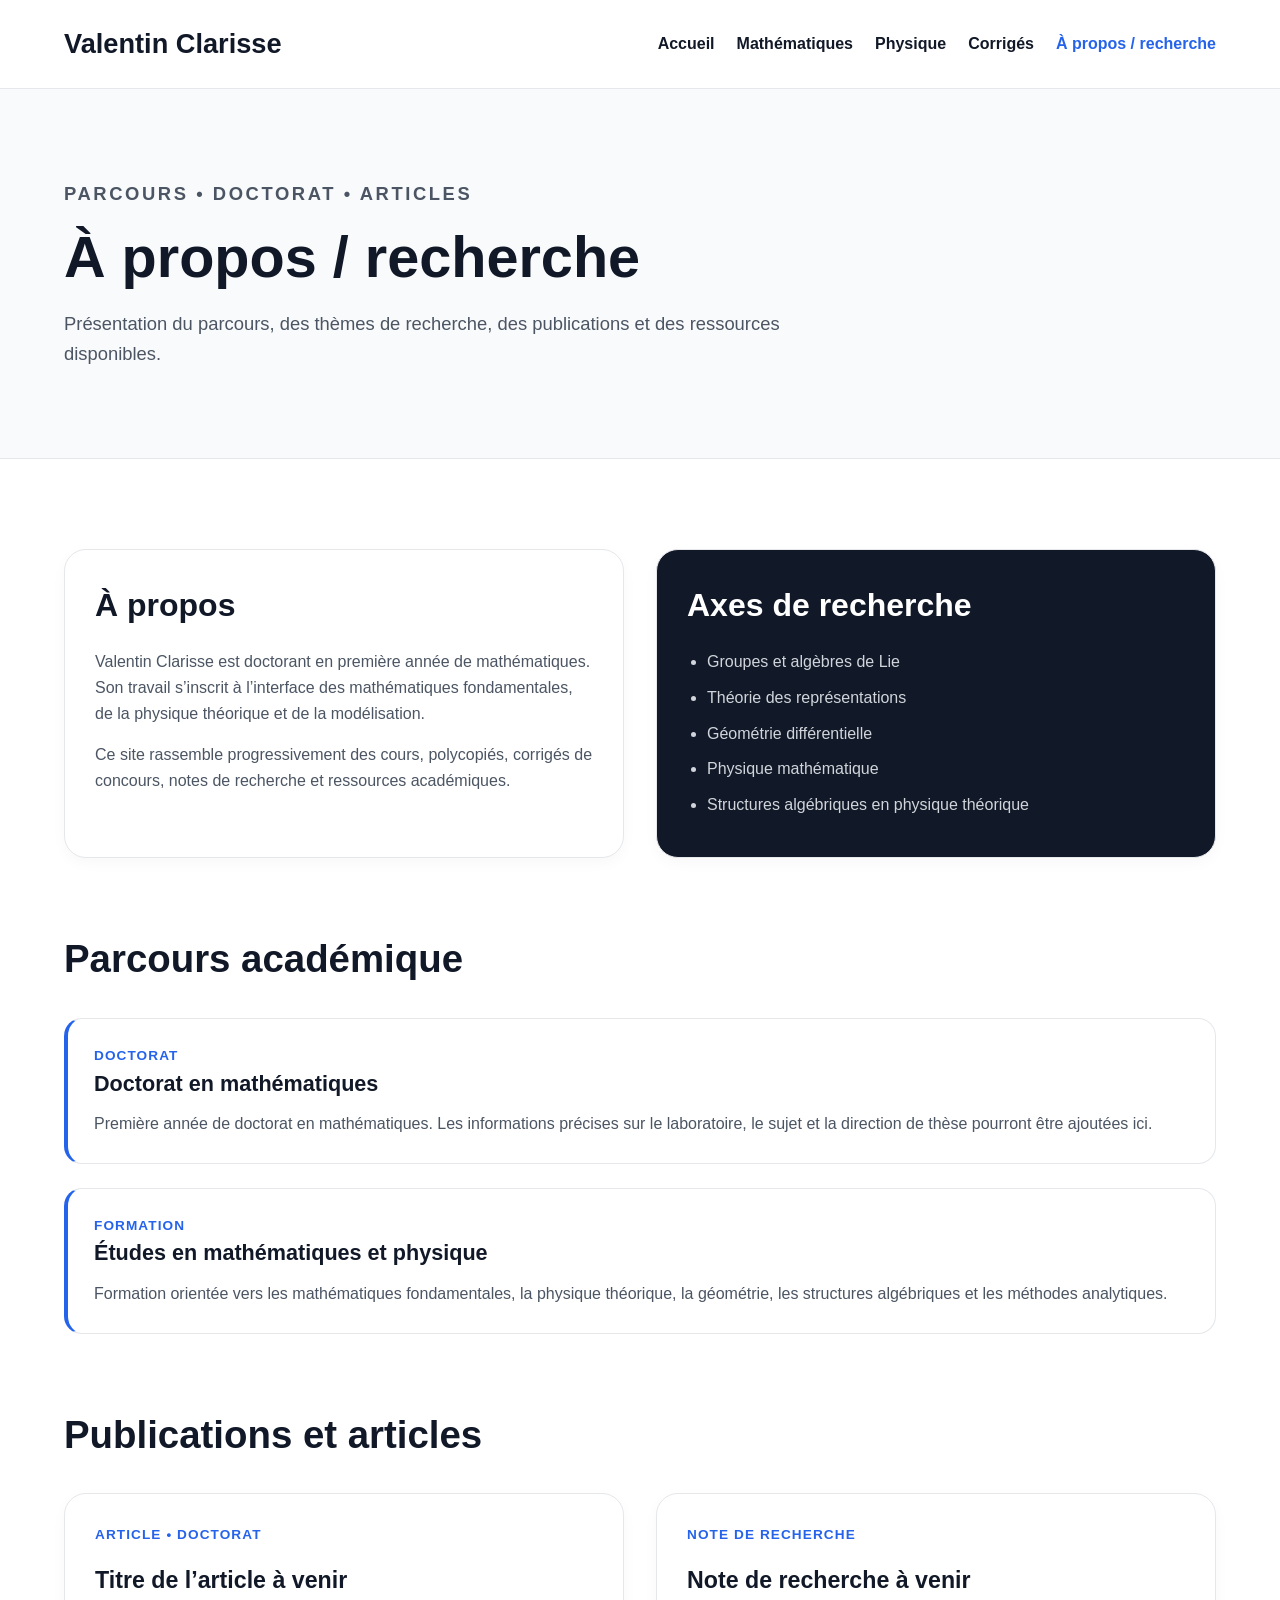
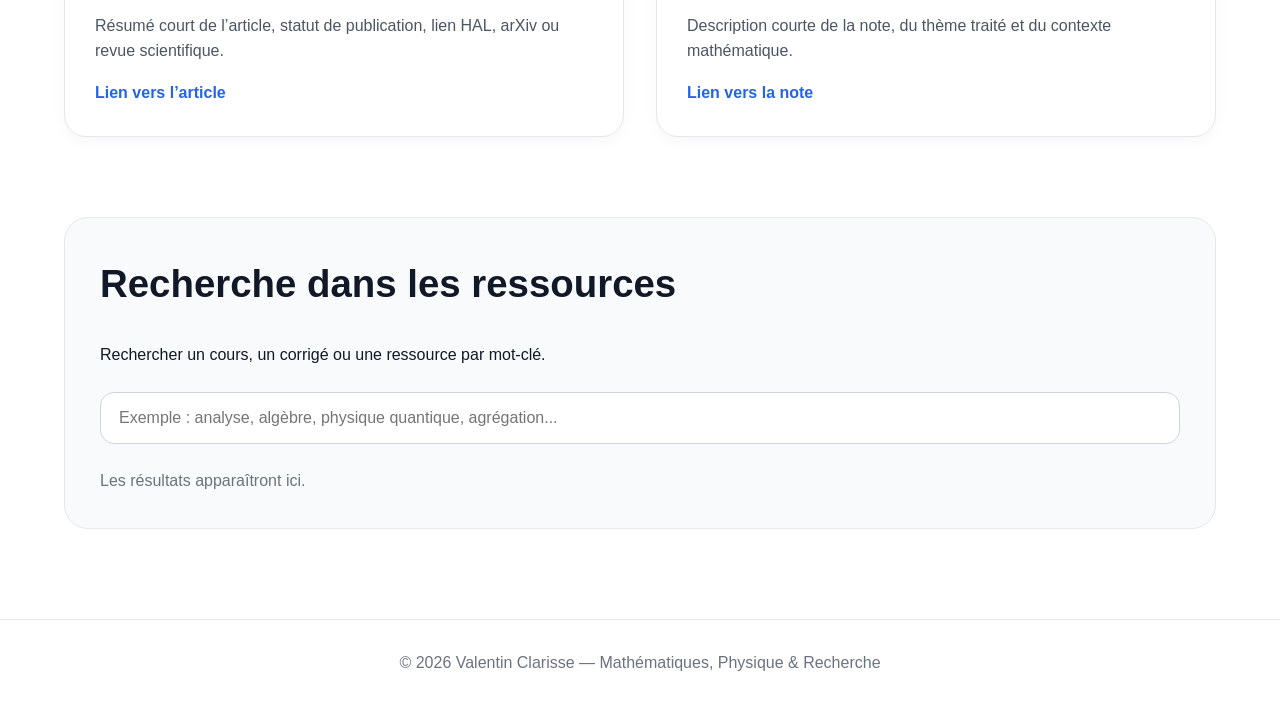
==== apropos-recherche.html @ d9936f01 "coucou" ====
<!DOCTYPE html>
<html lang="fr">
<head>
  <meta charset="UTF-8" />
  <meta name="viewport" content="width=device-width, initial-scale=1.0" />

  <title>Valentin Clarisse — À propos / recherche</title>

  <link rel="stylesheet" href="./style.css?v=4" />
</head>

<body>

  <header>
    <div class="container">
      <nav>
        <a href="index.html" class="site-title">Valentin Clarisse</a>

        <button class="menu-toggle" id="menu-toggle" aria-label="Ouvrir le menu">
          ☰
        </button>

        <ul id="main-menu">
          <li><a href="index.html">Accueil</a></li>
          <li><a href="mathematiques.html">Mathématiques</a></li>
          <li><a href="physique.html">Physique</a></li>
          <li><a href="corriges.html">Corrigés</a></li>
          <li><a href="apropos-recherche.html" class="active">À propos / recherche</a></li>
        </ul>
      </nav>
    </div>
  </header>

  <main>

    <section class="page-header">
      <div class="container">
        <p class="kicker">Parcours • Doctorat • Articles</p>

        <h1>À propos / recherche</h1>

        <p>
          Présentation du parcours, des thèmes de recherche, des publications
          et des ressources disponibles.
        </p>
      </div>
    </section>

    <section>
      <div class="container">

        <div class="grid-2">
          <article class="card">
            <h2>À propos</h2>

            <p>
              Valentin Clarisse est doctorant en première année de mathématiques.
              Son travail s’inscrit à l’interface des mathématiques fondamentales,
              de la physique théorique et de la modélisation.
            </p>

            <p>
              Ce site rassemble progressivement des cours, polycopiés, corrigés
              de concours, notes de recherche et ressources académiques.
            </p>
          </article>

          <article class="card dark-card">
            <h2>Axes de recherche</h2>

            <ul class="clean-list">
              <li>Groupes et algèbres de Lie</li>
              <li>Théorie des représentations</li>
              <li>Géométrie différentielle</li>
              <li>Physique mathématique</li>
              <li>Structures algébriques en physique théorique</li>
            </ul>
          </article>
        </div>

        <h2>Parcours académique</h2>

        <div class="timeline">
          <article class="timeline-item">
            <p class="resource-meta">Doctorat</p>
            <h3>Doctorat en mathématiques</h3>
            <p>
              Première année de doctorat en mathématiques. Les informations précises
              sur le laboratoire, le sujet et la direction de thèse pourront être
              ajoutées ici.
            </p>
          </article>

          <article class="timeline-item">
            <p class="resource-meta">Formation</p>
            <h3>Études en mathématiques et physique</h3>
            <p>
              Formation orientée vers les mathématiques fondamentales, la physique
              théorique, la géométrie, les structures algébriques et les méthodes
              analytiques.
            </p>
          </article>
        </div>

        <h2>Publications et articles</h2>

        <div class="grid-2">
          <article class="card">
            <p class="resource-meta">Article • Doctorat</p>

            <h3>Titre de l’article à venir</h3>

            <p>
              Résumé court de l’article, statut de publication, lien HAL,
              arXiv ou revue scientifique.
            </p>

            <a href="#" class="text-link">Lien vers l’article</a>
          </article>

          <article class="card">
            <p class="resource-meta">Note de recherche</p>

            <h3>Note de recherche à venir</h3>

            <p>
              Description courte de la note, du thème traité et du contexte
              mathématique.
            </p>

            <a href="#" class="text-link">Lien vers la note</a>
          </article>
        </div>

        <div class="search-box">
          <h2>Recherche dans les ressources</h2>

          <p>
            Rechercher un cours, un corrigé ou une ressource par mot-clé.
          </p>

          <input
            type="search"
            id="search-input"
            placeholder="Exemple : analyse, algèbre, physique quantique, agrégation..."
          />

          <div id="search-results" class="search-results">
            <p class="empty-state">Les résultats apparaîtront ici.</p>
          </div>
        </div>

      </div>
    </section>

  </main>

  <footer>
    <div class="container">
      <p>© 2026 Valentin Clarisse — Mathématiques, Physique & Recherche</p>
    </div>
  </footer>

  <script src="./script.js?v=4"></script>
</body>
</html>
---- style.css ----
* {
  margin: 0;
  padding: 0;
  box-sizing: border-box;
}

html {
  scroll-behavior: smooth;
}

body {
  font-family: Arial, sans-serif;
  background: #ffffff;
  color: #111827;
  line-height: 1.6;
}

header {
  position: sticky;
  top: 0;
  background: white;
  border-bottom: 1px solid #e5e7eb;
  z-index: 1000;
}

.container {
  width: 90%;
  max-width: 1200px;
  margin: auto;
}

nav {
  display: flex;
  justify-content: space-between;
  align-items: center;
  padding: 22px 0;
}

.site-title {
  font-size: 1.7rem;
  font-weight: 800;
  text-decoration: none;
  color: #111827;
}

nav ul {
  display: flex;
  gap: 22px;
  list-style: none;
}

nav a {
  text-decoration: none;
  color: #111827;
  font-weight: 700;
  transition: 0.3s;
}

nav a:hover,
nav a.active {
  color: #2563eb;
}

.menu-toggle {
  display: none;
  background: none;
  border: none;
  font-size: 2rem;
  cursor: pointer;
  color: #111827;
}

/* ACCUEIL */

.hero {
  min-height: 82vh;
  display: flex;
  align-items: center;
  justify-content: space-between;
  gap: 60px;
  padding: 80px 0;
}

.hero-text {
  flex: 1;
}

.kicker {
  text-transform: uppercase;
  letter-spacing: 0.14em;
  color: #2563eb;
  font-weight: 800;
  font-size: 0.9rem;
  margin-bottom: 18px;
}

.hero-text h1 {
  font-size: 4rem;
  line-height: 1.08;
  margin-bottom: 24px;
  max-width: 850px;
}

.hero-text p {
  font-size: 1.2rem;
  color: #4b5563;
  margin-bottom: 30px;
  max-width: 760px;
}

.buttons {
  display: flex;
  gap: 15px;
  flex-wrap: wrap;
}

.btn {
  display: inline-block;
  padding: 13px 24px;
  border-radius: 12px;
  text-decoration: none;
  font-weight: 800;
  transition: 0.3s;
  border: none;
  cursor: pointer;
  font-size: 0.95rem;
}

.btn-dark {
  background: #111827;
  color: white;
}

.btn-dark:hover {
  transform: translateY(-2px);
  background: #000000;
}

.btn-light {
  border: 1px solid #d1d5db;
  color: #111827;
  background: white;
}

.btn-light:hover {
  background: #f3f4f6;
}

.hero-image {
  width: 330px;
  height: 330px;
  border-radius: 28px;
  background: linear-gradient(to bottom right, #d1d5db, #9ca3af);
  display: flex;
  align-items: center;
  justify-content: center;
  color: white;
  font-size: 1.5rem;
  font-weight: 800;
  box-shadow: 0 10px 30px rgba(0,0,0,0.15);
}

/* STRUCTURE GÉNÉRALE */

section {
  padding: 90px 0;
}

.gray {
  background: #f9fafb;
}

.page-header {
  background: #f9fafb;
  padding: 90px 0;
  border-bottom: 1px solid #e5e7eb;
}

.page-header h1 {
  font-size: 3.6rem;
  line-height: 1.1;
  margin-bottom: 20px;
}

.page-header p {
  max-width: 720px;
  color: #4b5563;
  font-size: 1.15rem;
}

h2 {
  font-size: 2.4rem;
  margin-bottom: 28px;
}

section h2:not(:first-child) {
  margin-top: 70px;
}

.grid-2 {
  display: grid;
  grid-template-columns: repeat(auto-fit, minmax(320px, 1fr));
  gap: 32px;
}

.grid-3 {
  display: grid;
  grid-template-columns: repeat(auto-fit, minmax(260px, 1fr));
  gap: 30px;
}

/* CARTES */

.card {
  background: white;
  border: 1px solid #e5e7eb;
  border-radius: 22px;
  padding: 30px;
  transition: 0.3s;
  box-shadow: 0 5px 15px rgba(0,0,0,0.03);
}

.card:hover {
  transform: translateY(-4px);
  box-shadow: 0 10px 25px rgba(0,0,0,0.08);
}

.card h3 {
  margin-bottom: 14px;
  font-size: 1.45rem;
}

.card h2 {
  margin-bottom: 18px;
  font-size: 2rem;
}

.card p {
  color: #4b5563;
  margin-bottom: 16px;
}

.dark-card {
  background: #111827;
  color: white;
}

.dark-card p,
.dark-card li {
  color: #d1d5db;
}

.resource-card {
  display: flex;
  flex-direction: column;
  justify-content: space-between;
}

.resource-meta {
  color: #2563eb !important;
  font-size: 0.85rem;
  font-weight: 800;
  text-transform: uppercase;
  letter-spacing: 0.08em;
}

.resource-actions {
  display: flex;
  flex-wrap: wrap;
  gap: 12px;
  margin-top: 22px;
}

/* LISTES ET LIENS */

.clean-list {
  padding-left: 20px;
}

.clean-list li {
  margin-bottom: 10px;
}

.text-link {
  color: #2563eb;
  font-weight: 800;
  text-decoration: none;
}

.text-link:hover {
  text-decoration: underline;
}

/* TIMELINE */

.timeline {
  display: grid;
  gap: 24px;
  margin-bottom: 40px;
}

.timeline-item {
  background: white;
  border-left: 4px solid #2563eb;
  border-top: 1px solid #e5e7eb;
  border-right: 1px solid #e5e7eb;
  border-bottom: 1px solid #e5e7eb;
  border-radius: 18px;
  padding: 26px;
}

.timeline-item h3 {
  margin-bottom: 10px;
  font-size: 1.35rem;
}

.timeline-item p {
  color: #4b5563;
}

/* RECHERCHE */

.search-box {
  margin-top: 80px;
  padding: 35px;
  border: 1px solid #e5e7eb;
  border-radius: 24px;
  background: #f9fafb;
}

.search-box input {
  width: 100%;
  padding: 16px 18px;
  margin: 24px 0;
  border: 1px solid #d1d5db;
  border-radius: 14px;
  font-size: 1rem;
}

.search-box input:focus {
  outline: none;
  border-color: #2563eb;
  box-shadow: 0 0 0 3px rgba(37, 99, 235, 0.12);
}

.search-results {
  display: grid;
  gap: 16px;
}

.search-result-card {
  background: white;
  border: 1px solid #e5e7eb;
  border-radius: 18px;
  padding: 22px;
}

.search-result-card h3 {
  margin-bottom: 10px;
}

.search-result-card p {
  color: #4b5563;
}

.empty-state {
  color: #6b7280;
}

/* FOOTER */

footer {
  border-top: 1px solid #e5e7eb;
  padding: 30px 0;
  text-align: center;
  color: #6b7280;
}

/* RESPONSIVE */

@media(max-width: 900px) {
  nav {
    flex-wrap: wrap;
  }

  .menu-toggle {
    display: block;
  }

  nav ul {
    display: none;
    width: 100%;
    flex-direction: column;
    gap: 14px;
    padding-top: 20px;
  }

  nav ul.open {
    display: flex;
  }

  .hero {
    flex-direction: column;
    text-align: center;
  }

  .hero-text h1 {
    font-size: 3rem;
  }

  .hero-text p {
    margin-left: auto;
    margin-right: auto;
  }

  .buttons {
    justify-content: center;
  }

  .hero-image {
    width: 280px;
    height: 280px;
  }

  .page-header h1 {
    font-size: 2.7rem;
  }

  h2 {
    font-size: 2rem;
  }

  .grid-2,
  .grid-3 {
    grid-template-columns: 1fr;
  }
}

@media(max-width: 520px) {
  .container {
    width: 92%;
  }

  .hero-text h1 {
    font-size: 2.45rem;
  }

  .page-header h1 {
    font-size: 2.3rem;
  }

  section,
  .page-header {
    padding: 65px 0;
  }

  .card,
  .search-box {
    padding: 24px;
  }

  .btn {
    width: 100%;
    text-align: center;
  }
}
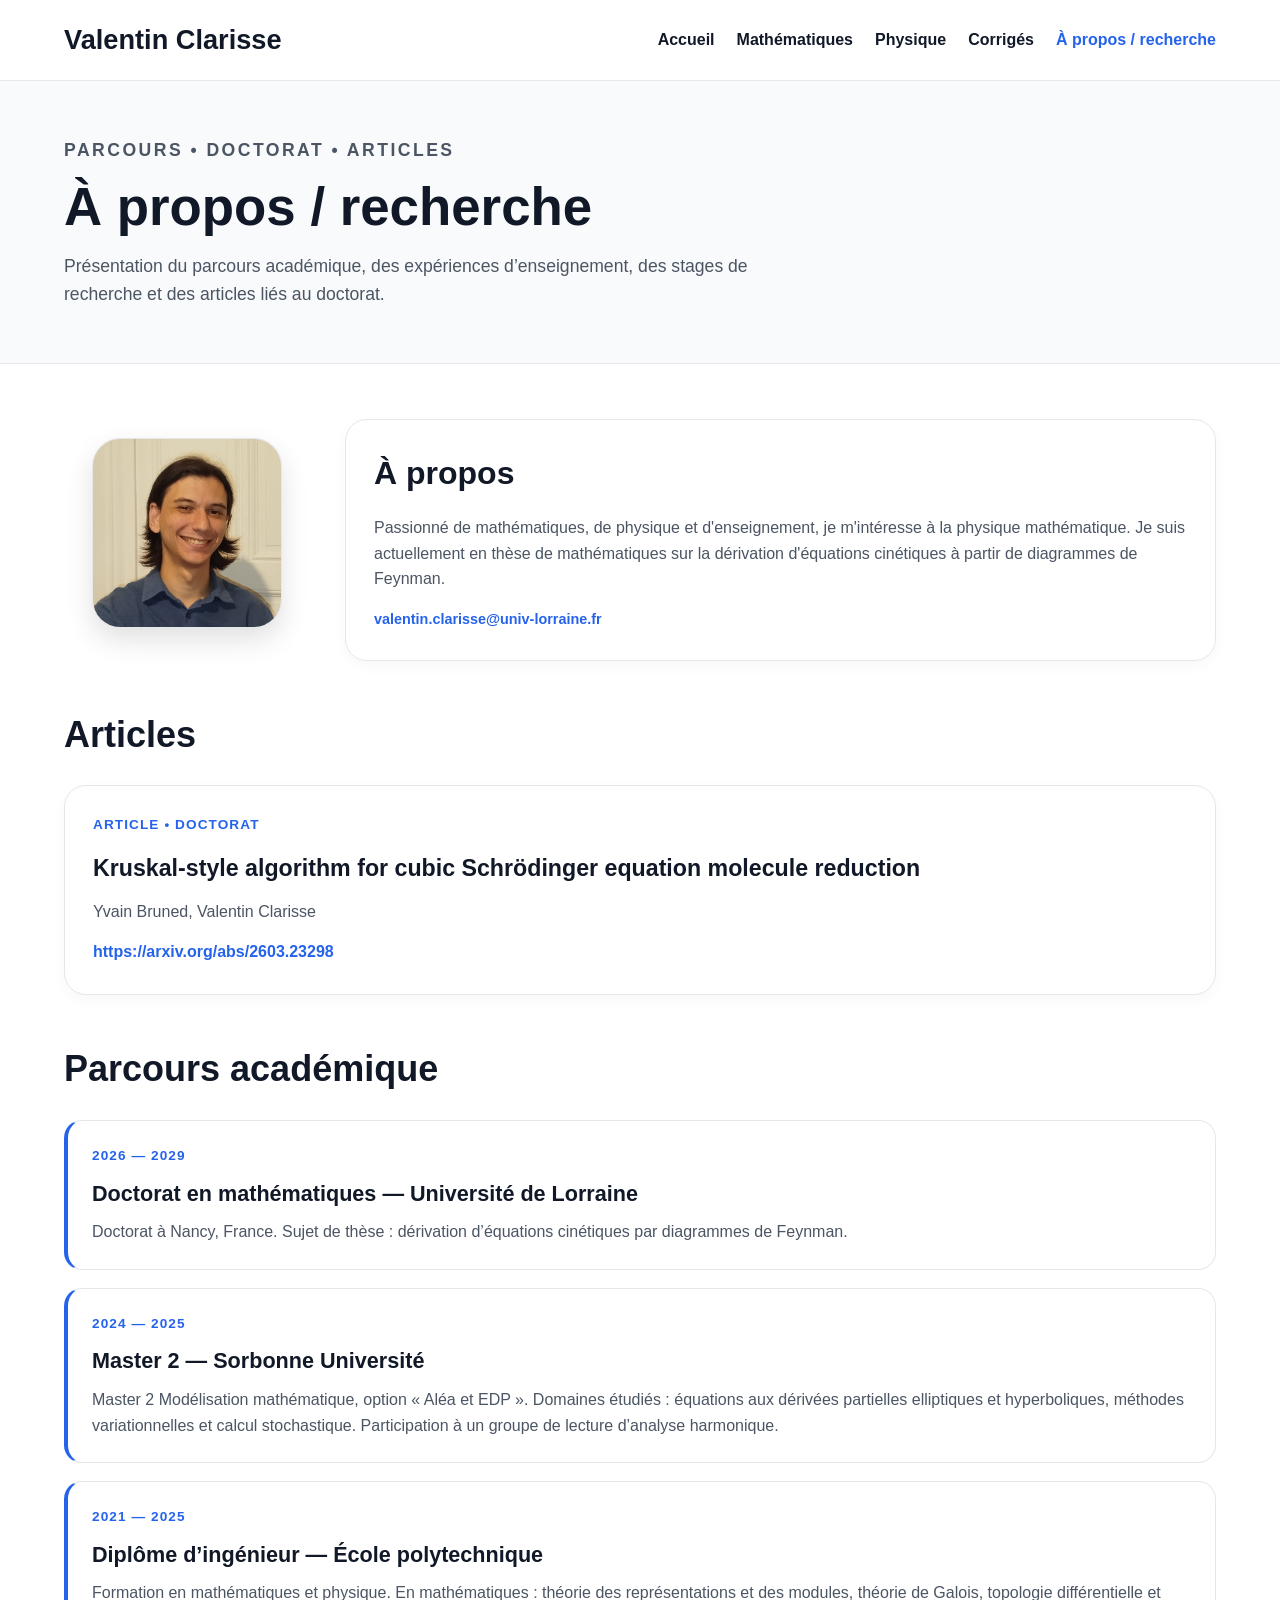
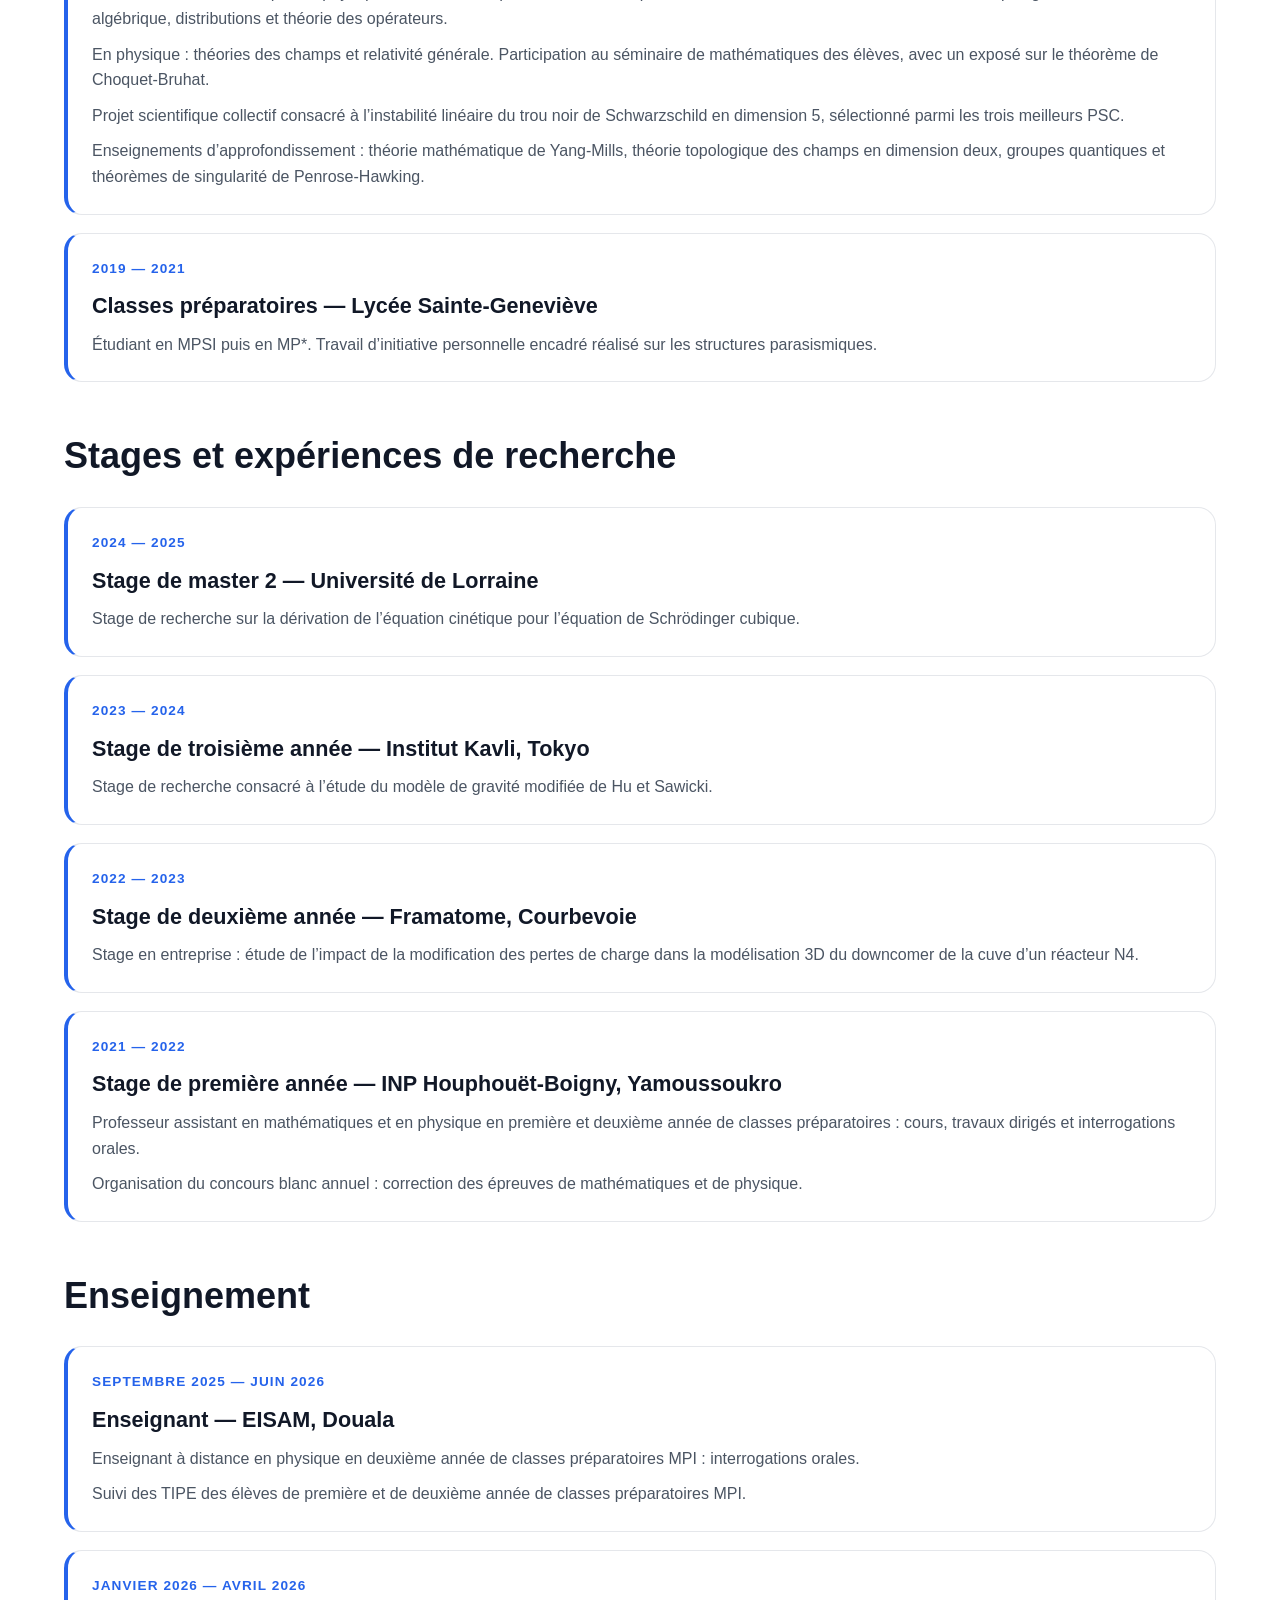
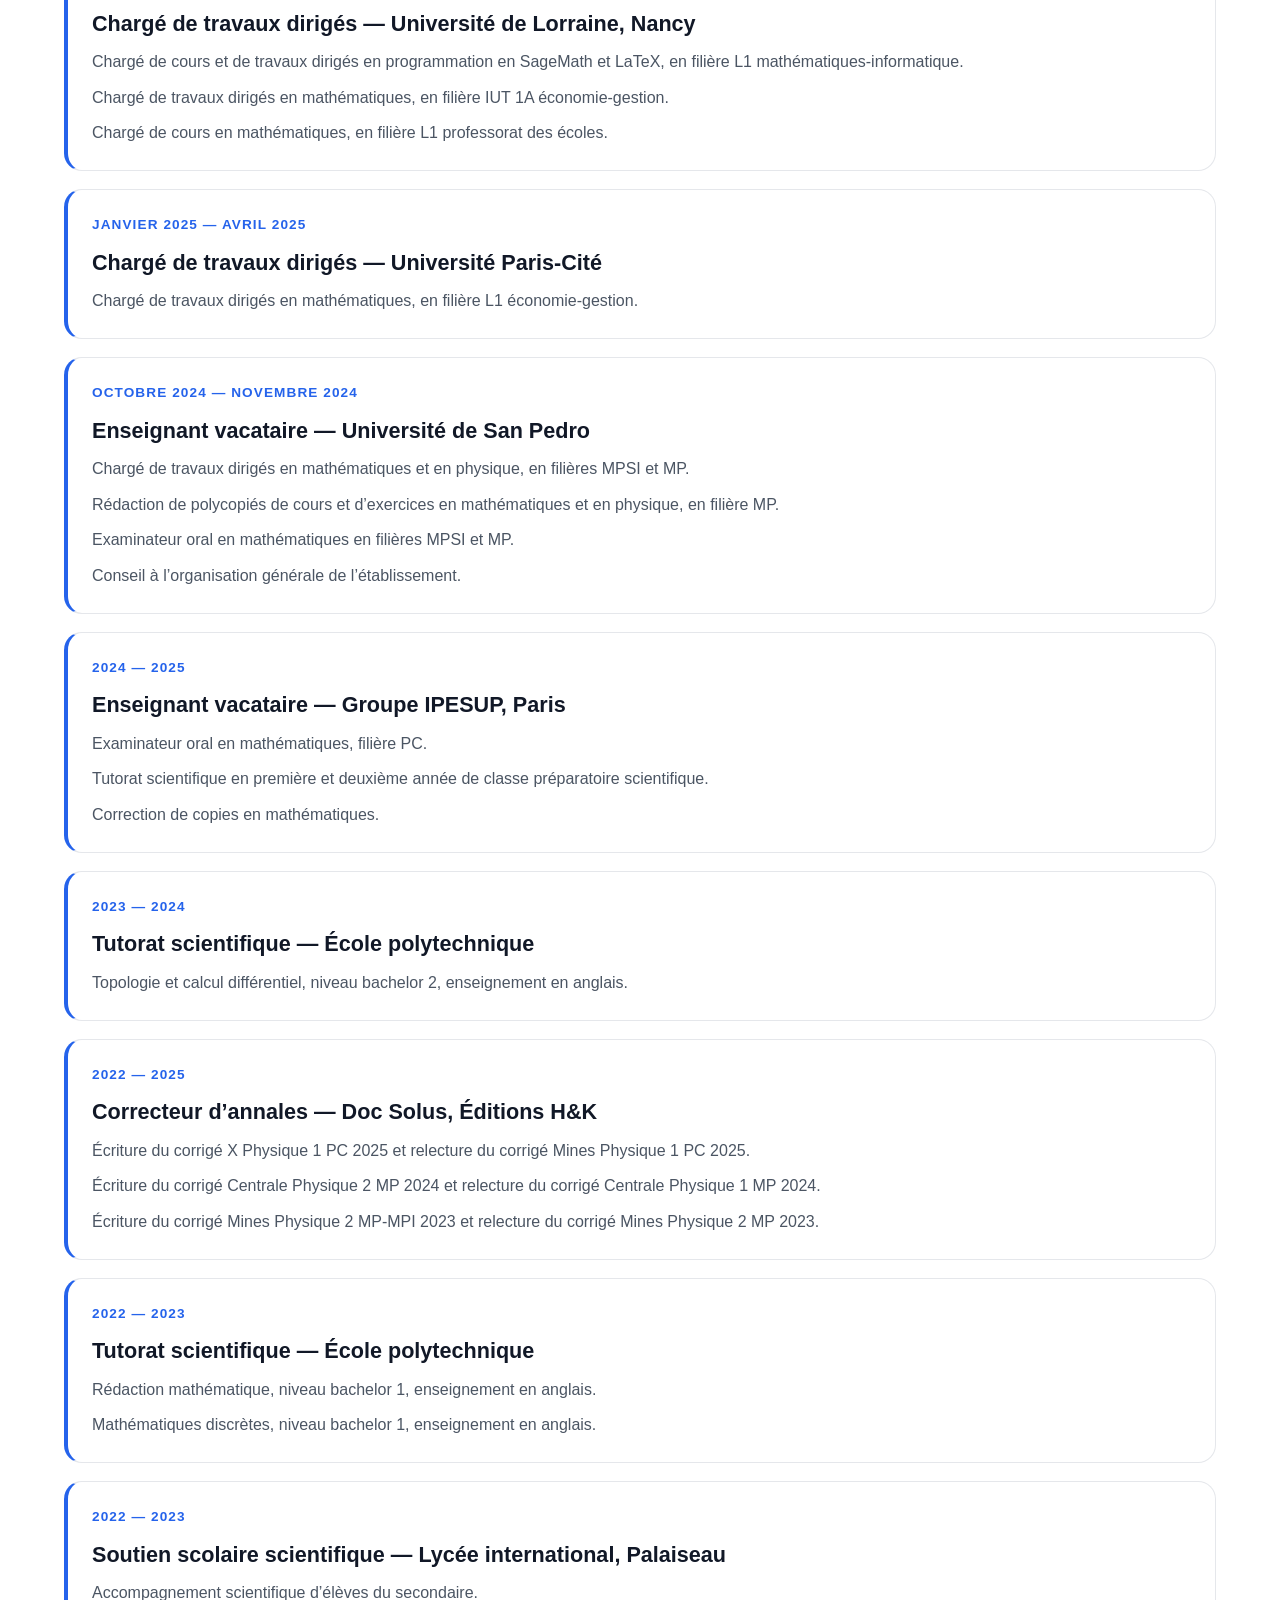
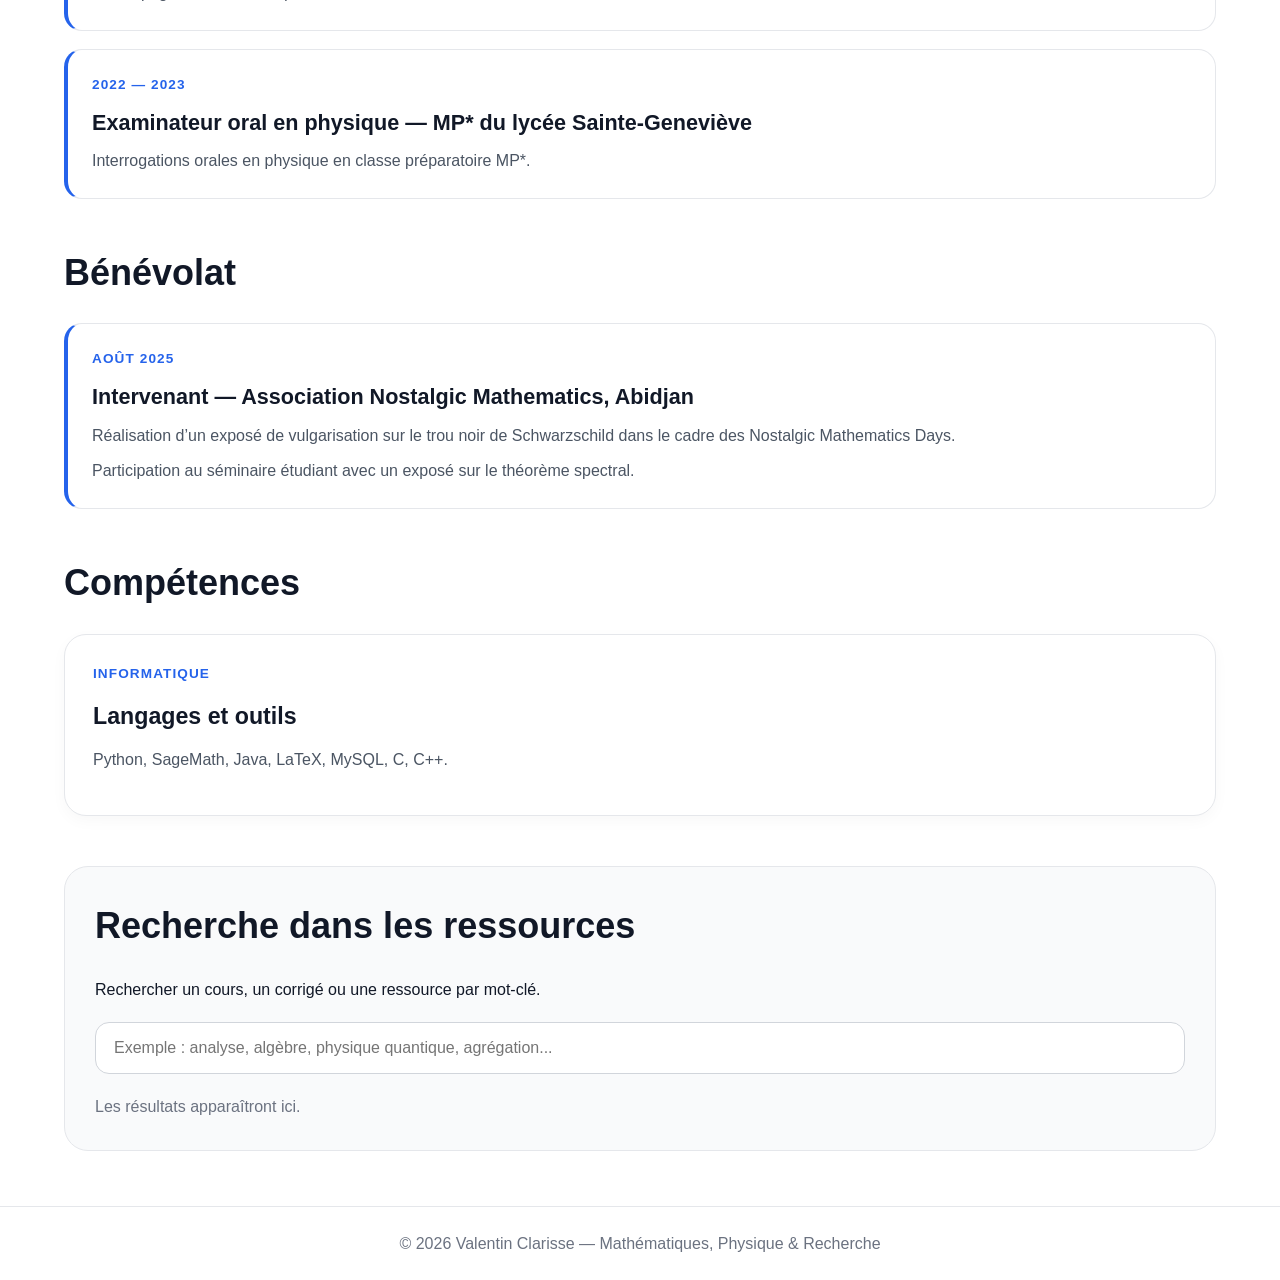
==== commit 8f853ad5: "bjr" ====
--- a/apropos-recherche.html
+++ b/apropos-recherche.html
@@ -6,7 +6,7 @@
 
   <title>Valentin Clarisse — À propos / recherche</title>
 
-  <link rel="stylesheet" href="./style.css?v=4" />
+  <link rel="stylesheet" href="./style.css?v=11" />
 </head>
 
 <body>
@@ -40,8 +40,8 @@
         <h1>À propos / recherche</h1>
 
         <p>
-          Présentation du parcours, des thèmes de recherche, des publications
-          et des ressources disponibles.
+          Présentation du parcours académique, des expériences d’enseignement,
+          des stages de recherche et des articles liés au doctorat.
         </p>
       </div>
     </section>
@@ -49,86 +49,370 @@
     <section>
       <div class="container">
 
+        <div class="about-intro">
+          <aside class="profile-panel">
+            <figure class="profile-photo-wrapper">
+              <img
+                src="images/valentin-clarisse.jpeg"
+                alt="Portrait de Valentin Clarisse"
+                class="profile-photo"
+              />
+            </figure>
+          </aside>
+
+          <article class="card about-card">
+            <h2>À propos</h2>
+
+            <p>
+              Passionné de mathématiques, de physique et d'enseignement,
+              je m'intéresse à la physique mathématique.
+              Je suis actuellement en thèse de mathématiques sur la dérivation d'équations cinétiques
+              à partir de diagrammes de Feynman.
+            </p>
+
+            <a href="mailto:valentin.clarisse@univ-lorraine.fr" class="profile-email">
+              valentin.clarisse@univ-lorraine.fr
+            </a>
+          </article>
+        </div>
+
+        <h2>Articles</h2>
+
+        <div class="grid-2">
+          <article class="card publication-card">
+            <p class="resource-meta">Article • Doctorat</p>
+
+            <h3>Kruskal-style algorithm for cubic Schrödinger equation molecule reduction</h3>
+
+            <p>
+              Yvain Bruned, Valentin Clarisse
+            </p>
+
+            <a
+              href="https://arxiv.org/abs/2603.23298"
+              class="text-link"
+              target="_blank"
+              rel="noopener noreferrer"
+            >
+              https://arxiv.org/abs/2603.23298
+            </a>
+          </article>
+        </div>
+
+        <h2>Parcours académique</h2>
+
+        <div class="timeline">
+          <article class="timeline-item">
+            <p class="resource-meta">2026 — 2029</p>
+
+            <h3>Doctorat en mathématiques — Université de Lorraine</h3>
+
+            <p>
+              Doctorat à Nancy, France. Sujet de thèse : dérivation d’équations
+              cinétiques par diagrammes de Feynman.
+            </p>
+          </article>
+
+          <article class="timeline-item">
+            <p class="resource-meta">2024 — 2025</p>
+
+            <h3>Master 2 — Sorbonne Université</h3>
+
+            <p>
+              Master 2 Modélisation mathématique, option « Aléa et EDP ».
+              Domaines étudiés : équations aux dérivées partielles elliptiques
+              et hyperboliques, méthodes variationnelles et calcul stochastique.
+              Participation à un groupe de lecture d’analyse harmonique.
+            </p>
+          </article>
+
+          <article class="timeline-item">
+            <p class="resource-meta">2021 — 2025</p>
+
+            <h3>Diplôme d’ingénieur — École polytechnique</h3>
+
+            <p>
+              Formation en mathématiques et physique. En mathématiques :
+              théorie des représentations et des modules, théorie de Galois,
+              topologie différentielle et algébrique, distributions et théorie
+              des opérateurs.
+            </p>
+
+            <p>
+              En physique : théories des champs et relativité générale.
+              Participation au séminaire de mathématiques des élèves, avec un
+              exposé sur le théorème de Choquet-Bruhat.
+            </p>
+
+            <p>
+              Projet scientifique collectif consacré à l’instabilité linéaire du
+              trou noir de Schwarzschild en dimension 5, sélectionné parmi les
+              trois meilleurs PSC.
+            </p>
+
+            <p>
+              Enseignements d’approfondissement : théorie mathématique de
+              Yang-Mills, théorie topologique des champs en dimension deux,
+              groupes quantiques et théorèmes de singularité de Penrose-Hawking.
+            </p>
+          </article>
+
+          <article class="timeline-item">
+            <p class="resource-meta">2019 — 2021</p>
+
+            <h3>Classes préparatoires — Lycée Sainte-Geneviève</h3>
+
+            <p>
+              Étudiant en MPSI puis en MP*. Travail d’initiative personnelle
+              encadré réalisé sur les structures parasismiques.
+            </p>
+          </article>
+        </div>
+
+        <h2>Stages et expériences de recherche</h2>
+
+        <div class="timeline">
+          <article class="timeline-item">
+            <p class="resource-meta">2024 — 2025</p>
+
+            <h3>Stage de master 2 — Université de Lorraine</h3>
+
+            <p>
+              Stage de recherche sur la dérivation de l’équation cinétique pour
+              l’équation de Schrödinger cubique.
+            </p>
+          </article>
+
+          <article class="timeline-item">
+            <p class="resource-meta">2023 — 2024</p>
+
+            <h3>Stage de troisième année — Institut Kavli, Tokyo</h3>
+
+            <p>
+              Stage de recherche consacré à l’étude du modèle de gravité modifiée
+              de Hu et Sawicki.
+            </p>
+          </article>
+
+          <article class="timeline-item">
+            <p class="resource-meta">2022 — 2023</p>
+
+            <h3>Stage de deuxième année — Framatome, Courbevoie</h3>
+
+            <p>
+              Stage en entreprise : étude de l’impact de la modification des pertes
+              de charge dans la modélisation 3D du downcomer de la cuve d’un réacteur N4.
+            </p>
+          </article>
+
+          <article class="timeline-item">
+            <p class="resource-meta">2021 — 2022</p>
+
+            <h3>Stage de première année — INP Houphouët-Boigny, Yamoussoukro</h3>
+
+            <p>
+              Professeur assistant en mathématiques et en physique en première et
+              deuxième année de classes préparatoires : cours, travaux dirigés et
+              interrogations orales.
+            </p>
+
+            <p>
+              Organisation du concours blanc annuel : correction des épreuves de
+              mathématiques et de physique.
+            </p>
+          </article>
+        </div>
+
+        <h2>Enseignement</h2>
+
+        <div class="timeline">
+          <article class="timeline-item">
+            <p class="resource-meta">Septembre 2025 — Juin 2026</p>
+
+            <h3>Enseignant — EISAM, Douala</h3>
+
+            <p>
+              Enseignant à distance en physique en deuxième année de classes
+              préparatoires MPI : interrogations orales.
+            </p>
+
+            <p>
+              Suivi des TIPE des élèves de première et de deuxième année de
+              classes préparatoires MPI.
+            </p>
+          </article>
+
+          <article class="timeline-item">
+            <p class="resource-meta">Janvier 2026 — Avril 2026</p>
+
+            <h3>Chargé de travaux dirigés — Université de Lorraine, Nancy</h3>
+
+            <p>
+              Chargé de cours et de travaux dirigés en programmation en SageMath
+              et LaTeX, en filière L1 mathématiques-informatique.
+            </p>
+
+            <p>
+              Chargé de travaux dirigés en mathématiques, en filière IUT 1A
+              économie-gestion.
+            </p>
+
+            <p>
+              Chargé de cours en mathématiques, en filière L1 professorat des écoles.
+            </p>
+          </article>
+
+          <article class="timeline-item">
+            <p class="resource-meta">Janvier 2025 — Avril 2025</p>
+
+            <h3>Chargé de travaux dirigés — Université Paris-Cité</h3>
+
+            <p>
+              Chargé de travaux dirigés en mathématiques, en filière L1
+              économie-gestion.
+            </p>
+          </article>
+
+          <article class="timeline-item">
+            <p class="resource-meta">Octobre 2024 — Novembre 2024</p>
+
+            <h3>Enseignant vacataire — Université de San Pedro</h3>
+
+            <p>
+              Chargé de travaux dirigés en mathématiques et en physique, en filières
+              MPSI et MP.
+            </p>
+
+            <p>
+              Rédaction de polycopiés de cours et d’exercices en mathématiques
+              et en physique, en filière MP.
+            </p>
+
+            <p>
+              Examinateur oral en mathématiques en filières MPSI et MP.
+            </p>
+
+            <p>
+              Conseil à l’organisation générale de l’établissement.
+            </p>
+          </article>
+
+          <article class="timeline-item">
+            <p class="resource-meta">2024 — 2025</p>
+
+            <h3>Enseignant vacataire — Groupe IPESUP, Paris</h3>
+
+            <p>
+              Examinateur oral en mathématiques, filière PC.
+            </p>
+
+            <p>
+              Tutorat scientifique en première et deuxième année de classe
+              préparatoire scientifique.
+            </p>
+
+            <p>
+              Correction de copies en mathématiques.
+            </p>
+          </article>
+
+          <article class="timeline-item">
+            <p class="resource-meta">2023 — 2024</p>
+
+            <h3>Tutorat scientifique — École polytechnique</h3>
+
+            <p>
+              Topologie et calcul différentiel, niveau bachelor 2,
+              enseignement en anglais.
+            </p>
+          </article>
+
+          <article class="timeline-item">
+            <p class="resource-meta">2022 — 2025</p>
+
+            <h3>Correcteur d’annales — Doc Solus, Éditions H&amp;K</h3>
+
+            <p>
+              Écriture du corrigé X Physique 1 PC 2025 et relecture du corrigé
+              Mines Physique 1 PC 2025.
+            </p>
+
+            <p>
+              Écriture du corrigé Centrale Physique 2 MP 2024 et relecture du
+              corrigé Centrale Physique 1 MP 2024.
+            </p>
+
+            <p>
+              Écriture du corrigé Mines Physique 2 MP-MPI 2023 et relecture du
+              corrigé Mines Physique 2 MP 2023.
+            </p>
+          </article>
+
+          <article class="timeline-item">
+            <p class="resource-meta">2022 — 2023</p>
+
+            <h3>Tutorat scientifique — École polytechnique</h3>
+
+            <p>
+              Rédaction mathématique, niveau bachelor 1, enseignement en anglais.
+            </p>
+
+            <p>
+              Mathématiques discrètes, niveau bachelor 1, enseignement en anglais.
+            </p>
+          </article>
+
+          <article class="timeline-item">
+            <p class="resource-meta">2022 — 2023</p>
+
+            <h3>Soutien scolaire scientifique — Lycée international, Palaiseau</h3>
+
+            <p>
+              Accompagnement scientifique d’élèves du secondaire.
+            </p>
+          </article>
+
+          <article class="timeline-item">
+            <p class="resource-meta">2022 — 2023</p>
+
+            <h3>Examinateur oral en physique — MP* du lycée Sainte-Geneviève</h3>
+
+            <p>
+              Interrogations orales en physique en classe préparatoire MP*.
+            </p>
+          </article>
+        </div>
+
+        <h2>Bénévolat</h2>
+
+        <div class="timeline">
+          <article class="timeline-item">
+            <p class="resource-meta">Août 2025</p>
+
+            <h3>Intervenant — Association Nostalgic Mathematics, Abidjan</h3>
+
+            <p>
+              Réalisation d’un exposé de vulgarisation sur le trou noir de
+              Schwarzschild dans le cadre des Nostalgic Mathematics Days.
+            </p>
+
+            <p>
+              Participation au séminaire étudiant avec un exposé sur le théorème spectral.
+            </p>
+          </article>
+        </div>
+
+        <h2>Compétences</h2>
+
         <div class="grid-2">
           <article class="card">
-            <h2>À propos</h2>
-
-            <p>
-              Valentin Clarisse est doctorant en première année de mathématiques.
-              Son travail s’inscrit à l’interface des mathématiques fondamentales,
-              de la physique théorique et de la modélisation.
-            </p>
-
-            <p>
-              Ce site rassemble progressivement des cours, polycopiés, corrigés
-              de concours, notes de recherche et ressources académiques.
-            </p>
-          </article>
-
-          <article class="card dark-card">
-            <h2>Axes de recherche</h2>
-
-            <ul class="clean-list">
-              <li>Groupes et algèbres de Lie</li>
-              <li>Théorie des représentations</li>
-              <li>Géométrie différentielle</li>
-              <li>Physique mathématique</li>
-              <li>Structures algébriques en physique théorique</li>
-            </ul>
-          </article>
-        </div>
-
-        <h2>Parcours académique</h2>
-
-        <div class="timeline">
-          <article class="timeline-item">
-            <p class="resource-meta">Doctorat</p>
-            <h3>Doctorat en mathématiques</h3>
-            <p>
-              Première année de doctorat en mathématiques. Les informations précises
-              sur le laboratoire, le sujet et la direction de thèse pourront être
-              ajoutées ici.
-            </p>
-          </article>
-
-          <article class="timeline-item">
-            <p class="resource-meta">Formation</p>
-            <h3>Études en mathématiques et physique</h3>
-            <p>
-              Formation orientée vers les mathématiques fondamentales, la physique
-              théorique, la géométrie, les structures algébriques et les méthodes
-              analytiques.
-            </p>
-          </article>
-        </div>
-
-        <h2>Publications et articles</h2>
-
-        <div class="grid-2">
-          <article class="card">
-            <p class="resource-meta">Article • Doctorat</p>
-
-            <h3>Titre de l’article à venir</h3>
-
-            <p>
-              Résumé court de l’article, statut de publication, lien HAL,
-              arXiv ou revue scientifique.
-            </p>
-
-            <a href="#" class="text-link">Lien vers l’article</a>
-          </article>
-
-          <article class="card">
-            <p class="resource-meta">Note de recherche</p>
-
-            <h3>Note de recherche à venir</h3>
-
-            <p>
-              Description courte de la note, du thème traité et du contexte
-              mathématique.
-            </p>
-
-            <a href="#" class="text-link">Lien vers la note</a>
+            <p class="resource-meta">Informatique</p>
+
+            <h3>Langages et outils</h3>
+
+            <p>
+              Python, SageMath, Java, LaTeX, MySQL, C, C++.
+            </p>
           </article>
         </div>
 
@@ -161,6 +445,6 @@
     </div>
   </footer>
 
-  <script src="./script.js?v=4"></script>
+  <script src="./script.js?v=11"></script>
 </body>
 </html>
--- a/style.css
+++ b/style.css
@@ -33,7 +33,7 @@
   display: flex;
   justify-content: space-between;
   align-items: center;
-  padding: 22px 0;
+  padding: 18px 0;
 }
 
 .site-title {
@@ -73,12 +73,12 @@
 /* ACCUEIL */
 
 .hero {
-  min-height: 82vh;
+  min-height: 58vh;
   display: flex;
   align-items: center;
   justify-content: space-between;
-  gap: 60px;
-  padding: 80px 0;
+  gap: 45px;
+  padding: 55px 0;
 }
 
 .hero-text {
@@ -91,20 +91,21 @@
   color: #2563eb;
   font-weight: 800;
   font-size: 0.9rem;
-  margin-bottom: 18px;
-}
-
-.hero-text h1 {
-  font-size: 4rem;
+  margin-bottom: 14px;
+}
+
+.hero-text h1,
+.hero-text h2 {
+  font-size: 3.6rem;
   line-height: 1.08;
-  margin-bottom: 24px;
+  margin-bottom: 20px;
   max-width: 850px;
 }
 
 .hero-text p {
-  font-size: 1.2rem;
+  font-size: 1.15rem;
   color: #4b5563;
-  margin-bottom: 30px;
+  margin-bottom: 22px;
   max-width: 760px;
 }
 
@@ -112,6 +113,7 @@
   display: flex;
   gap: 15px;
   flex-wrap: wrap;
+  margin-top: 18px;
 }
 
 .btn {
@@ -147,8 +149,8 @@
 }
 
 .hero-image {
-  width: 330px;
-  height: 330px;
+  width: 300px;
+  height: 300px;
   border-radius: 28px;
   background: linear-gradient(to bottom right, #d1d5db, #9ca3af);
   display: flex;
@@ -163,7 +165,7 @@
 /* STRUCTURE GÉNÉRALE */
 
 section {
-  padding: 90px 0;
+  padding: 55px 0;
 }
 
 .gray {
@@ -172,41 +174,46 @@
 
 .page-header {
   background: #f9fafb;
-  padding: 90px 0;
+  padding: 55px 0;
   border-bottom: 1px solid #e5e7eb;
 }
 
 .page-header h1 {
-  font-size: 3.6rem;
+  font-size: 3.3rem;
   line-height: 1.1;
-  margin-bottom: 20px;
+  margin-bottom: 16px;
 }
 
 .page-header p {
   max-width: 720px;
   color: #4b5563;
-  font-size: 1.15rem;
+  font-size: 1.1rem;
 }
 
 h2 {
-  font-size: 2.4rem;
-  margin-bottom: 28px;
+  font-size: 2.25rem;
+  margin-bottom: 22px;
 }
 
 section h2:not(:first-child) {
-  margin-top: 70px;
+  margin-top: 45px;
+}
+
+section h3 {
+  font-size: 2.6rem;
+  margin-bottom: 24px;
 }
 
 .grid-2 {
   display: grid;
   grid-template-columns: repeat(auto-fit, minmax(320px, 1fr));
-  gap: 32px;
+  gap: 26px;
 }
 
 .grid-3 {
   display: grid;
   grid-template-columns: repeat(auto-fit, minmax(260px, 1fr));
-  gap: 30px;
+  gap: 26px;
 }
 
 /* CARTES */
@@ -215,7 +222,7 @@
   background: white;
   border: 1px solid #e5e7eb;
   border-radius: 22px;
-  padding: 30px;
+  padding: 28px;
   transition: 0.3s;
   box-shadow: 0 5px 15px rgba(0,0,0,0.03);
 }
@@ -226,18 +233,23 @@
 }
 
 .card h3 {
-  margin-bottom: 14px;
+  margin-bottom: 12px;
   font-size: 1.45rem;
 }
 
+.card h4 {
+  margin-bottom: 12px;
+  font-size: 1.5rem;
+}
+
 .card h2 {
-  margin-bottom: 18px;
+  margin-bottom: 16px;
   font-size: 2rem;
 }
 
 .card p {
   color: #4b5563;
-  margin-bottom: 16px;
+  margin-bottom: 14px;
 }
 
 .dark-card {
@@ -254,6 +266,17 @@
   display: flex;
   flex-direction: column;
   justify-content: space-between;
+}
+
+.clickable-card {
+  display: flex;
+  color: inherit;
+  text-decoration: none;
+  cursor: pointer;
+}
+
+.clickable-card:hover {
+  color: inherit;
 }
 
 .resource-meta {
@@ -268,7 +291,7 @@
   display: flex;
   flex-wrap: wrap;
   gap: 12px;
-  margin-top: 22px;
+  margin-top: 18px;
 }
 
 /* LISTES ET LIENS */
@@ -278,7 +301,7 @@
 }
 
 .clean-list li {
-  margin-bottom: 10px;
+  margin-bottom: 8px;
 }
 
 .text-link {
@@ -291,12 +314,70 @@
   text-decoration: underline;
 }
 
+/* À PROPOS AVEC PHOTO */
+
+.about-intro {
+  display: grid;
+  grid-template-columns: 245px minmax(0, 1fr);
+  gap: 36px;
+  align-items: center;
+  margin-bottom: 45px;
+}
+
+.about-card {
+  min-height: auto;
+}
+
+.profile-panel {
+  display: flex;
+  flex-direction: column;
+  align-items: center;
+  text-align: center;
+}
+
+.profile-photo-wrapper {
+  width: 190px;
+  height: 190px;
+  margin: 0 0 14px 0;
+  border-radius: 28px;
+  overflow: hidden;
+  background: #f3f4f6;
+  border: 1px solid #e5e7eb;
+  box-shadow: 0 12px 28px rgba(0,0,0,0.12);
+}
+
+.profile-photo {
+  width: 100%;
+  height: 100%;
+  display: block;
+  object-fit: cover;
+}
+
+.profile-email {
+  color: #2563eb;
+  font-size: 0.9rem;
+  font-weight: 700;
+  text-decoration: none;
+  word-break: break-word;
+  max-width: 220px;
+}
+
+.profile-email:hover {
+  text-decoration: underline;
+}
+
+/* ARTICLES */
+
+.publication-card {
+  min-height: 210px;
+}
+
 /* TIMELINE */
 
 .timeline {
   display: grid;
-  gap: 24px;
-  margin-bottom: 40px;
+  gap: 18px;
+  margin-bottom: 30px;
 }
 
 .timeline-item {
@@ -306,23 +387,28 @@
   border-right: 1px solid #e5e7eb;
   border-bottom: 1px solid #e5e7eb;
   border-radius: 18px;
-  padding: 26px;
+  padding: 24px;
 }
 
 .timeline-item h3 {
-  margin-bottom: 10px;
+  margin-bottom: 8px;
   font-size: 1.35rem;
 }
 
 .timeline-item p {
   color: #4b5563;
+  margin-bottom: 10px;
+}
+
+.timeline-item p:last-child {
+  margin-bottom: 0;
 }
 
 /* RECHERCHE */
 
 .search-box {
-  margin-top: 80px;
-  padding: 35px;
+  margin-top: 50px;
+  padding: 30px;
   border: 1px solid #e5e7eb;
   border-radius: 24px;
   background: #f9fafb;
@@ -331,7 +417,7 @@
 .search-box input {
   width: 100%;
   padding: 16px 18px;
-  margin: 24px 0;
+  margin: 20px 0;
   border: 1px solid #d1d5db;
   border-radius: 14px;
   font-size: 1rem;
@@ -345,18 +431,18 @@
 
 .search-results {
   display: grid;
-  gap: 16px;
+  gap: 14px;
 }
 
 .search-result-card {
   background: white;
   border: 1px solid #e5e7eb;
   border-radius: 18px;
-  padding: 22px;
+  padding: 20px;
 }
 
 .search-result-card h3 {
-  margin-bottom: 10px;
+  margin-bottom: 8px;
 }
 
 .search-result-card p {
@@ -367,11 +453,25 @@
   color: #6b7280;
 }
 
+/* CONTACT */
+
+.contact {
+  text-align: center;
+}
+
+.contact-buttons {
+  display: flex;
+  justify-content: center;
+  flex-wrap: wrap;
+  gap: 15px;
+  margin-top: 18px;
+}
+
 /* FOOTER */
 
 footer {
   border-top: 1px solid #e5e7eb;
-  padding: 30px 0;
+  padding: 24px 0;
   text-align: center;
   color: #6b7280;
 }
@@ -392,7 +492,7 @@
     width: 100%;
     flex-direction: column;
     gap: 14px;
-    padding-top: 20px;
+    padding-top: 18px;
   }
 
   nav ul.open {
@@ -402,10 +502,13 @@
   .hero {
     flex-direction: column;
     text-align: center;
-  }
-
-  .hero-text h1 {
-    font-size: 3rem;
+    min-height: auto;
+    padding: 50px 0;
+  }
+
+  .hero-text h1,
+  .hero-text h2 {
+    font-size: 2.9rem;
   }
 
   .hero-text p {
@@ -418,16 +521,20 @@
   }
 
   .hero-image {
-    width: 280px;
-    height: 280px;
+    width: 260px;
+    height: 260px;
   }
 
   .page-header h1 {
-    font-size: 2.7rem;
+    font-size: 2.6rem;
   }
 
   h2 {
     font-size: 2rem;
+  }
+
+  section h3 {
+    font-size: 2.1rem;
   }
 
   .grid-2,
@@ -436,31 +543,58 @@
   }
 }
 
+@media(max-width: 800px) {
+  .about-intro {
+    grid-template-columns: 1fr;
+    gap: 24px;
+  }
+
+  .profile-panel {
+    align-items: flex-start;
+    text-align: left;
+  }
+
+  .profile-photo-wrapper {
+    width: 165px;
+    height: 165px;
+  }
+
+  .profile-email {
+    max-width: none;
+  }
+}
+
 @media(max-width: 520px) {
   .container {
     width: 92%;
   }
 
-  .hero-text h1 {
-    font-size: 2.45rem;
+  .hero-text h1,
+  .hero-text h2 {
+    font-size: 2.35rem;
   }
 
   .page-header h1 {
-    font-size: 2.3rem;
+    font-size: 2.2rem;
   }
 
   section,
   .page-header {
-    padding: 65px 0;
+    padding: 42px 0;
   }
 
   .card,
   .search-box {
-    padding: 24px;
+    padding: 22px;
   }
 
   .btn {
     width: 100%;
     text-align: center;
   }
+
+  .profile-photo-wrapper {
+    width: 150px;
+    height: 150px;
+  }
 }
